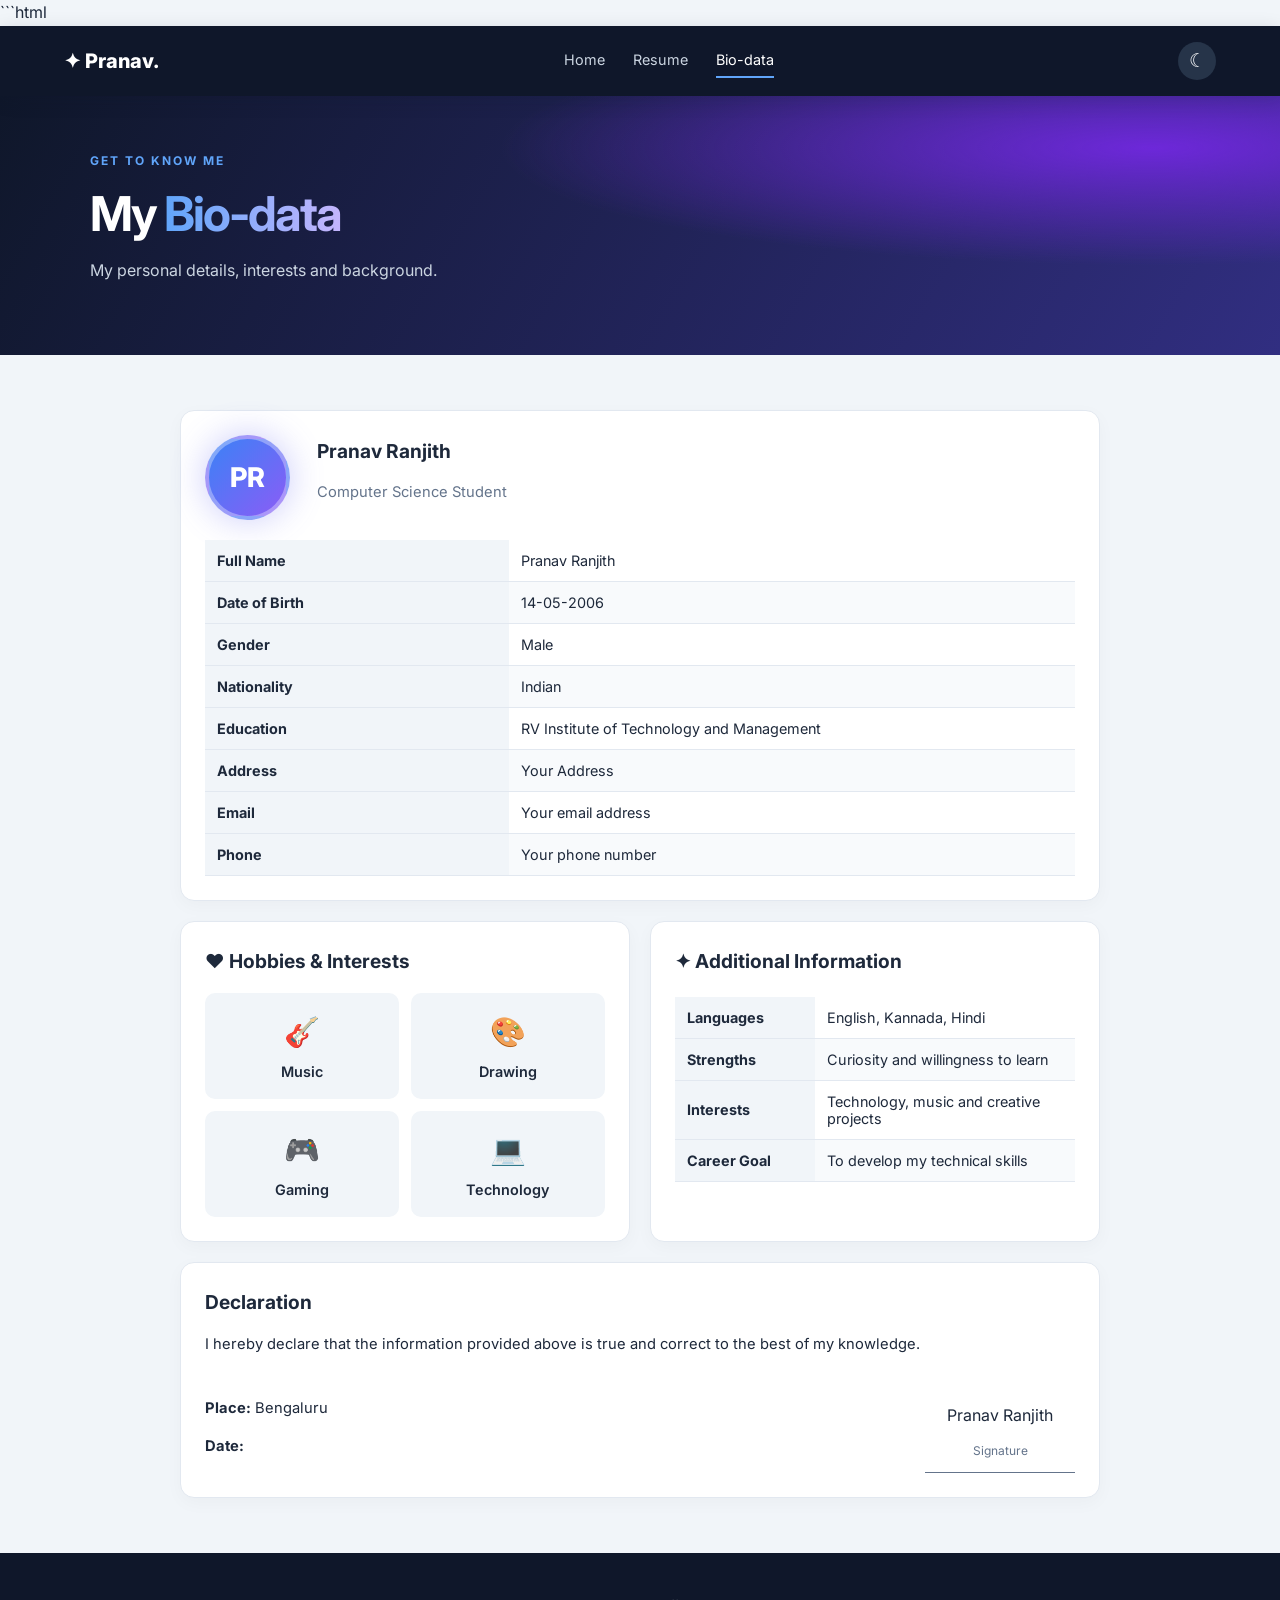
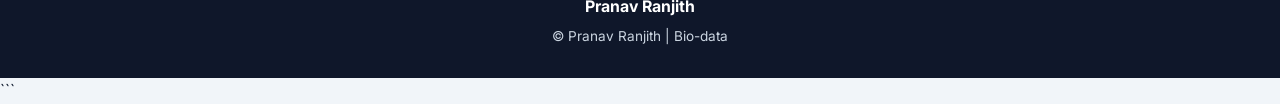
==== biodata.html @ b0fcf87c "Add files via upload" ====
```html
<!DOCTYPE html>
<html lang="en">
<head>
<meta charset="UTF-8">
<meta name="viewport" content="width=device-width, initial-scale=1.0">
<title>Pranav Ranjith | Bio-data</title>
<link rel="stylesheet" href="style.css">
<script src="script.js" defer></script>
</head>
<body>

<nav class="navbar">
    <a class="logo" href="index.html">✦ Pranav.</a>
    <div class="nav-links">
        <a href="index.html">Home</a>
        <a href="resume.html">Resume</a>
        <a class="active" href="biodata.html">Bio-data</a>
    </div>
    <button class="theme-btn" onclick="toggleTheme()" aria-label="Toggle theme">☾</button>
</nav>

<header class="page-hero biodata-hero">
    <span class="eyebrow">GET TO KNOW ME</span>
    <h1>My <span class="gradient-text">Bio-data</span></h1>
    <p>My personal details, interests and background.</p>
</header>

<main class="section biodata-content">

    <section class="content-card personal-card">
        <div class="personal-avatar">PR</div>

        <div>
            <h2>Pranav Ranjith</h2>
            <p class="muted">Computer Science Student</p>
        </div>

        <table class="details-table">
            <tr>
                <th>Full Name</th>
                <td>Pranav Ranjith</td>
            </tr>
            <tr>
                <th>Date of Birth</th>
                <td>14-05-2006</td>
            </tr>
            <tr>
                <th>Gender</th>
                <td>Male</td>
            </tr>
            <tr>
                <th>Nationality</th>
                <td>Indian</td>
            </tr>
            <tr>
                <th>Education</th>
                <td>RV Institute of Technology and Management</td>
            </tr>
            <tr>
                <th>Address</th>
                <td>Your Address</td>
            </tr>
            <tr>
                <th>Email</th>
                <td>Your email address</td>
            </tr>
            <tr>
                <th>Phone</th>
                <td>Your phone number</td>
            </tr>
        </table>
    </section>

    <div class="bio-grid">
        <section class="content-card">
            <h2>♥ Hobbies & Interests</h2>

            <div class="hobby-grid">
                <div class="hobby"><span>🎸</span>Music</div>
                <div class="hobby"><span>🎨</span>Drawing</div>
                <div class="hobby"><span>🎮</span>Gaming</div>
                <div class="hobby"><span>💻</span>Technology</div>
            </div>
        </section>

        <section class="content-card">
            <h2>✦ Additional Information</h2>

            <table class="details-table">
                <tr>
                    <th>Languages</th>
                    <td>English, Kannada, Hindi</td>
                </tr>
                <tr>
                    <th>Strengths</th>
                    <td>Curiosity and willingness to learn</td>
                </tr>
                <tr>
                    <th>Interests</th>
                    <td>Technology, music and creative projects</td>
                </tr>
                <tr>
                    <th>Career Goal</th>
                    <td>To develop my technical skills</td>
                </tr>
            </table>
        </section>
    </div>

    <section class="content-card declaration">
        <h2>Declaration</h2>
        <p>I hereby declare that the information provided above is
        true and correct to the best of my knowledge.</p>

        <div class="declaration-bottom">
            <div>
                <p><strong>Place:</strong> Bengaluru</p>
                <p><strong>Date:</strong> <span id="today"></span></p>
            </div>

            <div class="signature">
                <span>Pranav Ranjith</span>
                <p>Signature</p>
            </div>
        </div>
    </section>

</main>

<footer>
    <h3>Pranav Ranjith</h3>
    <p>© <span id="year"></span> Pranav Ranjith | Bio-data</p>
</footer>

</body>
</html>
```
---- style.css ----
@import url('https://fonts.googleapis.com/css2?family=Inter:wght@400;500;600;700;800&display=swap');

:root {
    --bg: #f1f5f9;
    --card: #ffffff;
    --navy: #0f172a;
    --text: #1e293b;
    --muted: #64748b;
    --blue: #2563eb;
    --purple: #8b5cf6;
    --border: #e2e8f0;
}

* {
    box-sizing: border-box;
}

html {
    scroll-behavior: smooth;
}

body {
    margin: 0;
    font-family: 'Inter', Arial, sans-serif;
    background: var(--bg);
    color: var(--text);
    line-height: 1.6;
}

.navbar {
    background: var(--navy);
    color: white;
    padding: 16px 5%;
    display: flex;
    align-items: center;
    justify-content: space-between;
    gap: 20px;
    position: sticky;
    top: 0;
    z-index: 10;
    box-shadow: 0 4px 18px #0f172a22;
}

.logo {
    font-size: 1.25rem;
    font-weight: 800;
    color: white;
    text-decoration: none;
    white-space: nowrap;
}

.nav-links {
    display: flex;
    gap: 28px;
}

.nav-links a {
    color: #cbd5e1;
    text-decoration: none;
    font-size: 0.9rem;
    padding: 5px 0;
    border-bottom: 2px solid transparent;
}

.nav-links a:hover,
.nav-links a.active {
    color: white;
    border-color: #60a5fa;
}

.theme-btn {
    background: #263449;
    color: white;
    border: none;
    border-radius: 50%;
    width: 38px;
    height: 38px;
    font-size: 1.2rem;
    cursor: pointer;
}

.hero {
    min-height: 400px;
    padding: 75px 8%;
    display: flex;
    align-items: center;
    justify-content: space-between;
    gap: 40px;
    background:
        radial-gradient(ellipse at 85% 20%, #334b83 0, transparent 38%),
        linear-gradient(120deg, #0f172a, #172554 65%, #312e81);
    color: white;
}

.hero-content {
    max-width: 650px;
}

.eyebrow {
    font-size: 0.75rem;
    font-weight: 700;
    letter-spacing: 2px;
    color: #60a5fa;
}

.hero h1,
.page-hero h1 {
    font-size: clamp(2.3rem, 5vw, 3.8rem);
    line-height: 1.2;
    margin: 15px 0 8px;
    letter-spacing: -2px;
    overflow-wrap: anywhere;
}

.hero h2 {
    font-size: 1.35rem;
    font-weight: 500;
    margin: 0;
    color: #cbd5e1;
}

.hero p,
.page-hero p {
    max-width: 540px;
    color: #cbd5e1;
}

.gradient-text {
    background: linear-gradient(90deg, #60a5fa, #c4b5fd);
    -webkit-background-clip: text;
    background-clip: text;
    color: transparent;
}

.hero-buttons {
    display: flex;
    flex-wrap: wrap;
    gap: 12px;
    margin-top: 25px;
}

.btn {
    display: inline-block;
    background: linear-gradient(100deg, #2563eb, #7c3aed);
    color: white;
    text-decoration: none;
    border: none;
    border-radius: 8px;
    padding: 12px 20px;
    font: inherit;
    font-size: 0.9rem;
    font-weight: 600;
    cursor: pointer;
    transition: transform 0.2s, box-shadow 0.2s;
}

.btn:hover {
    transform: translateY(-2px);
    box-shadow: 0 8px 20px #2563eb44;
}

.btn-outline {
    background: transparent;
    border: 1px solid #94a3b8;
}

.profile-circle,
.profile-small,
.personal-avatar {
    display: grid;
    place-items: center;
    flex-shrink: 0;
    border-radius: 50%;
    font-weight: 800;
    color: white;
    background: linear-gradient(135deg, #3b82f6, #8b5cf6);
    border: 4px solid #ffffff55;
    box-shadow: 0 0 35px #6366f155;
}

.profile-circle {
    width: 175px;
    height: 175px;
    font-size: 3rem;
    margin-right: 5%;
}

.section {
    padding: 55px 7%;
}

.section-heading {
    margin-bottom: 25px;
}

.section-heading h2,
.about-section h2 {
    margin-top: 6px;
    font-size: 1.8rem;
    letter-spacing: -0.5px;
}

.section-heading > p {
    color: var(--muted);
}

.feature-grid {
    display: grid;
    grid-template-columns: repeat(3, 1fr);
    gap: 20px;
}

.feature-card,
.content-card {
    background: var(--card);
    border: 1px solid var(--border);
    border-radius: 14px;
    padding: 24px;
    box-shadow: 0 5px 18px #0f172a08;
}

.feature-card {
    transition: transform 0.2s, box-shadow 0.2s;
}

.feature-card:hover {
    transform: translateY(-5px);
    box-shadow: 0 12px 28px #0f172a12;
}

.feature-icon {
    font-size: 1.8rem;
}

.feature-card h3 {
    margin-bottom: 5px;
}

.feature-card p,
.about-section p {
    color: var(--muted);
    font-size: 0.93rem;
}

.about-section {
    background: var(--card);
    padding: 40px 7%;
    border-top: 1px solid var(--border);
    border-bottom: 1px solid var(--border);
}

.text-link {
    color: var(--blue);
    font-weight: 600;
    text-decoration: none;
}

.interest-grid {
    display: grid;
    grid-template-columns: repeat(4, 1fr);
    gap: 16px;
}

.interest-card {
    padding: 20px 10px;
    background: var(--card);
    border: 1px solid var(--border);
    border-radius: 12px;
    text-align: center;
    font-weight: 600;
}

.interest-card span {
    display: block;
    font-size: 1.8rem;
    margin-bottom: 8px;
}

.page-hero {
    background:
        radial-gradient(ellipse at 90% 10%, #3730a3, transparent 45%),
        linear-gradient(110deg, #0f172a, #1e293b);
    color: white;
    padding: 55px 7%;
}

.page-hero h1 {
    font-size: 3rem;
}

.page-hero .btn {
    margin-top: 10px;
}

.resume-layout {
    display: grid;
    grid-template-columns: 280px minmax(0, 1fr);
    gap: 22px;
    max-width: 1200px;
    margin: 30px auto;
    padding: 0 20px;
    align-items: start;
}

.resume-sidebar {
    background: linear-gradient(160deg, #172554, #0f172a);
    color: white;
    border-radius: 15px;
    padding: 24px;
    position: sticky;
    top: 90px;
}

.sidebar-profile {
    text-align: center;
    padding-bottom: 18px;
    border-bottom: 1px solid #ffffff25;
}

.profile-small {
    width: 90px;
    height: 90px;
    font-size: 1.7rem;
    margin: auto;
}

.sidebar-profile h2 {
    margin-bottom: 0;
}

.sidebar-profile p,
.sidebar-block p {
    color: #cbd5e1;
    font-size: 0.82rem;
    overflow-wrap: anywhere;
}

.sidebar-block {
    padding-top: 14px;
}

.sidebar-block h3 {
    color: #93c5fd;
    font-size: 1rem;
}

.skill-track {
    height: 6px;
    background: #334155;
    border-radius: 20px;
    overflow: hidden;
    margin: -5px 0 12px;
}

.skill-track span {
    display: block;
    height: 100%;
    background: linear-gradient(90deg, #60a5fa, #a78bfa);
    border-radius: 20px;
}

.resume-main {
    display: grid;
    gap: 18px;
    min-width: 0;
}

.content-card h2 {
    margin-top: 0;
    font-size: 1.2rem;
}

.heading-icon {
    margin-right: 8px;
}

.content-card h3 {
    font-size: 1rem;
}

.content-card p {
    font-size: 0.92rem;
}

.muted {
    color: var(--muted);
}

.timeline-item {
    position: relative;
    border-left: 2px solid #c7d2fe;
    padding: 0 0 18px 20px;
    margin-left: 5px;
}

.timeline-item:last-child {
    padding-bottom: 0;
}

.timeline-dot {
    position: absolute;
    left: -6px;
    top: 6px;
    width: 10px;
    height: 10px;
    border-radius: 50%;
    background: #6366f1;
}

.timeline-item h3 {
    margin: 0;
}

.timeline-item p {
    margin: 4px 0;
}

.tag {
    display: inline-block;
    background: #dbeafe;
    color: #1d4ed8;
    border-radius: 5px;
    padding: 4px 9px;
    margin: 4px 3px 0 0;
    font-size: 0.75rem;
    font-weight: 600;
}

.project-item {
    padding: 12px 0;
    border-bottom: 1px solid var(--border);
}

.project-item:last-child {
    border-bottom: none;
}

.project-item h3 {
    margin: 0;
}

.project-item p {
    color: var(--muted);
    margin: 5px 0;
}

.strength-grid {
    display: grid;
    grid-template-columns: repeat(2, 1fr);
    gap: 4px 12px;
}

.strength-grid p {
    margin: 5px 0;
}

.biodata-hero {
    background:
        radial-gradient(ellipse at 90% 20%, #6d28d9, transparent 40%),
        linear-gradient(120deg, #0f172a, #312e81);
}

.biodata-content {
    max-width: 1100px;
    margin: auto;
}

.personal-card {
    display: grid;
    grid-template-columns: 90px minmax(0, 1fr);
    gap: 0 22px;
    align-items: center;
}

.personal-avatar {
    width: 85px;
    height: 85px;
    font-size: 1.7rem;
}

.personal-card > div:nth-child(2) h2 {
    margin-bottom: 0;
}

.details-table {
    width: 100%;
    border-collapse: collapse;
    margin-top: 20px;
    grid-column: 1 / -1;
    font-size: 0.9rem;
}

.details-table th,
.details-table td {
    padding: 12px;
    text-align: left;
    border-bottom: 1px solid var(--border);
    overflow-wrap: anywhere;
}

.details-table th {
    width: 35%;
    color: var(--text);
    background: #f1f5f9;
}

.details-table tr:nth-child(even) td {
    background: #f8fafc;
}

.bio-grid {
    display: grid;
    grid-template-columns: 1fr 1fr;
    gap: 20px;
    margin-top: 20px;
}

.hobby-grid {
    display: grid;
    grid-template-columns: repeat(2, 1fr);
    gap: 12px;
}

.hobby {
    background: var(--bg);
    border-radius: 10px;
    padding: 16px;
    text-align: center;
    font-size: 0.9rem;
    font-weight: 600;
}

.hobby span {
    display: block;
    font-size: 1.8rem;
    margin-bottom: 5px;
}

.declaration {
    margin-top: 20px;
}

.declaration-bottom {
    display: flex;
    justify-content: space-between;
    gap: 20px;
    margin-top: 25px;
}

.signature {
    text-align: center;
    align-self: end;
    border-bottom: 1px solid var(--muted);
    min-width: 150px;
}

.signature p {
    font-size: 0.75rem;
    color: var(--muted);
}

footer {
    background: #0f172a;
    color: #cbd5e1;
    padding: 25px;
    text-align: center;
    font-size: 0.85rem;
}

footer h3 {
    color: white;
    margin-bottom: 5px;
}

footer p {
    margin: 6px 0;
}

/* Dark mode */
body.dark {
    --bg: #0b1120;
    --card: #172033;
    --text: #e2e8f0;
    --muted: #a3b3c8;
    --border: #334155;
}

body.dark .details-table th {
    background: #263449;
    color: #e2e8f0;
}

body.dark .details-table tr:nth-child(even) td,
body.dark .hobby {
    background: #202c40;
}

body.dark .tag {
    background: #293c69;
    color: #bfdbfe;
}

body.dark .about-section {
    background: var(--card);
    border-color: var(--border);
}

@media (max-width: 750px) {
    .navbar {
        flex-wrap: wrap;
        padding: 13px 4%;
    }

    .nav-links {
        order: 3;
        width: 100%;
        justify-content: center;
        gap: 24px;
    }

    .hero {
        padding: 50px 7%;
    }

    .profile-circle {
        width: 110px;
        height: 110px;
        font-size: 2rem;
        margin: 0;
    }

    .feature-grid {
        grid-template-columns: 1fr;
    }

    .resume-layout {
        grid-template-columns: 1fr;
    }

    .resume-sidebar {
        position: static;
    }

    .bio-grid {
        grid-template-columns: 1fr;
    }

    .interest-grid {
        grid-template-columns: repeat(2, 1fr);
    }
}

@media (max-width: 480px) {
    .hero {
        flex-direction: column-reverse;
        align-items: flex-start;
    }

    .hero h1,
    .page-hero h1 {
        font-size: 2.4rem;
    }

    .personal-card {
        grid-template-columns: 1fr;
    }

    .personal-avatar {
        margin-bottom: 15px;
    }

    .details-table th,
    .details-table td {
        padding: 9px 7px;
        font-size: 0.8rem;
    }

    .declaration-bottom {
        flex-direction: column;
    }
}

@media print {
    .navbar,
    footer,
    .theme-btn,
    .page-hero .btn {
        display: none !important;
    }

    body {
        background: white;
        color: black;
    }

    .resume-layout {
        display: block;
        margin: 0;
        padding: 0;
    }

    .resume-sidebar {
        position: static;
        background: white;
        color: black;
        border: 1px solid #ccc;
    }

    .sidebar-profile p,
    .sidebar-block p {
        color: #333;
    }

    .content-card {
        break-inside: avoid;
        box-shadow: none;
    }
}
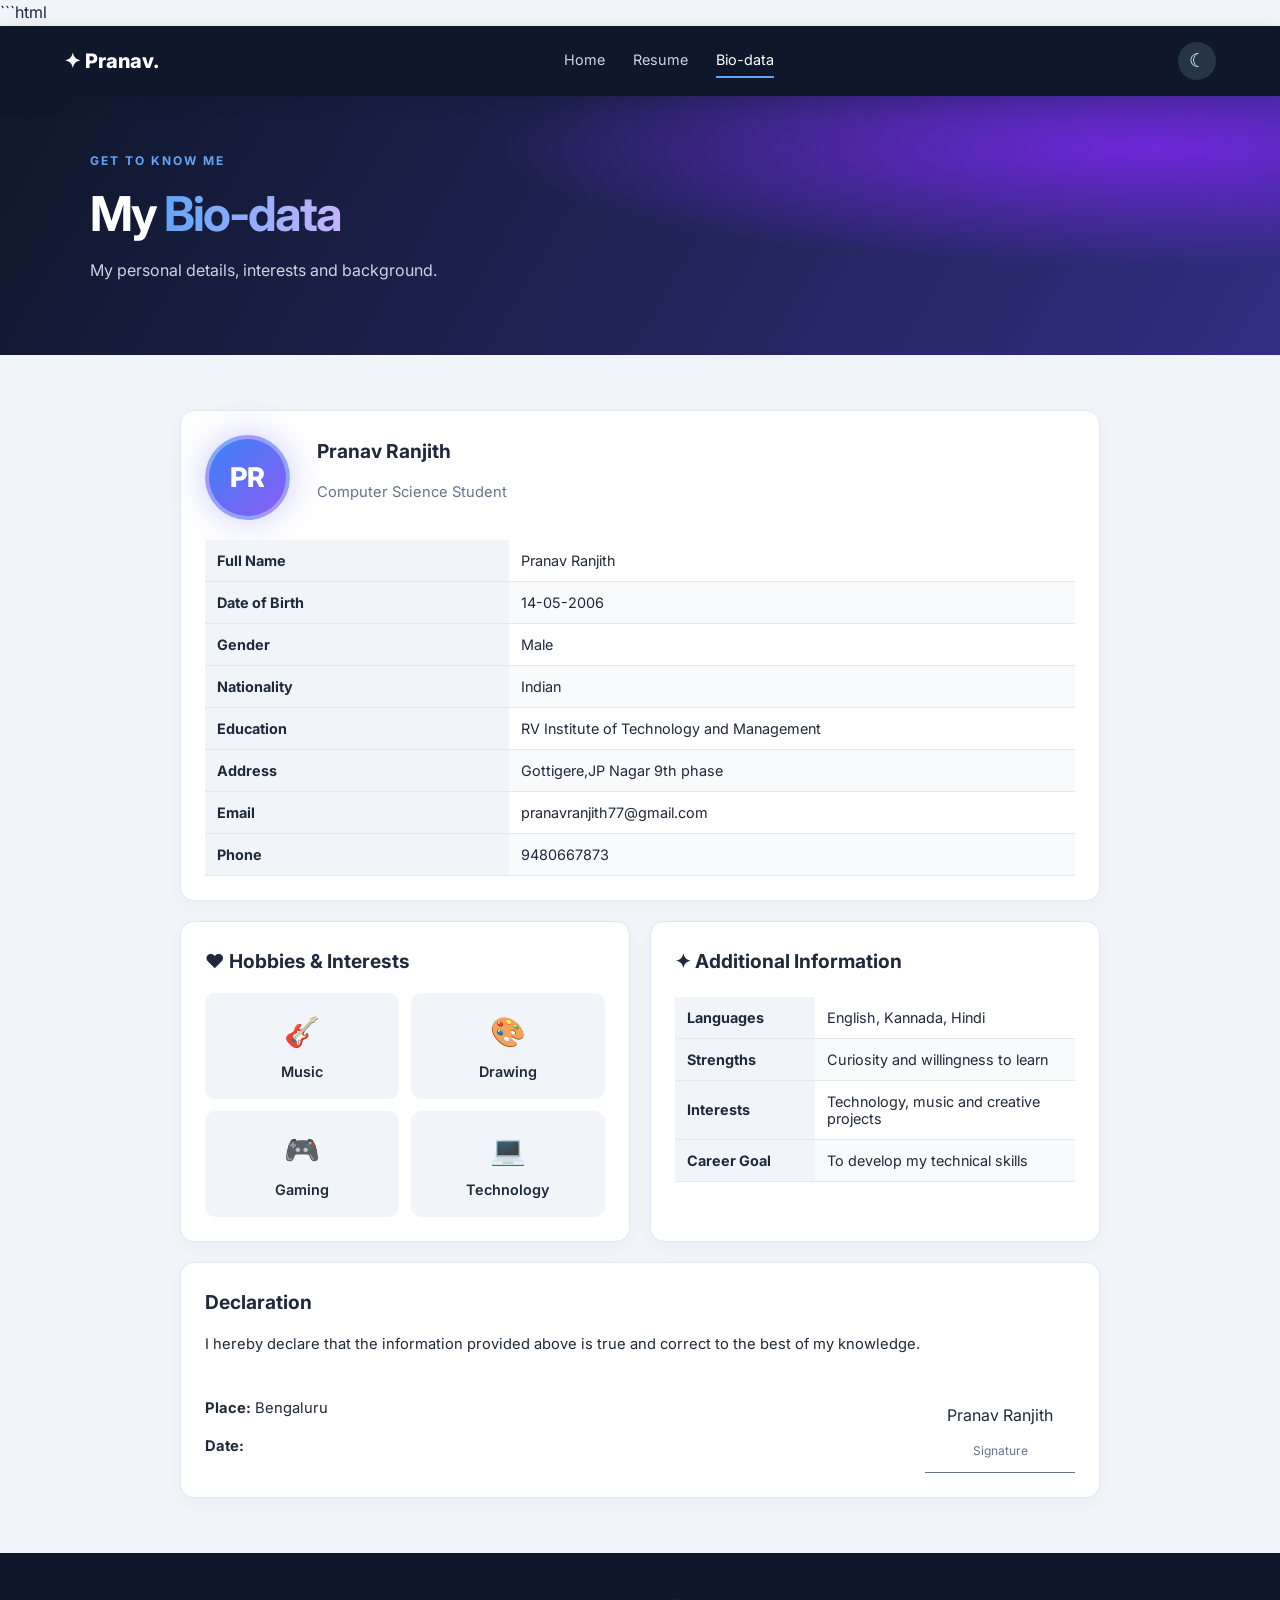
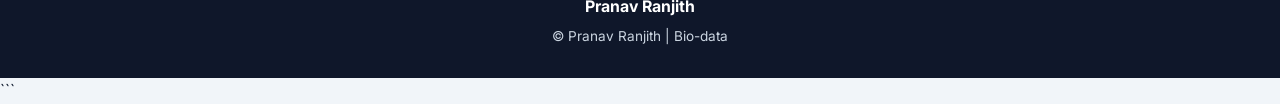
==== commit 799bd5f8: "Update biodata.html" ====
--- a/biodata.html
+++ b/biodata.html
@@ -59,15 +59,15 @@
             </tr>
             <tr>
                 <th>Address</th>
-                <td>Your Address</td>
+                <td>Gottigere,JP Nagar 9th phase</td>
             </tr>
             <tr>
                 <th>Email</th>
-                <td>Your email address</td>
+                <td>pranavranjith77@gmail.com</td>
             </tr>
             <tr>
                 <th>Phone</th>
-                <td>Your phone number</td>
+                <td>9480667873</td>
             </tr>
         </table>
     </section>
@@ -135,4 +135,4 @@
 
 </body>
 </html>
-```+```
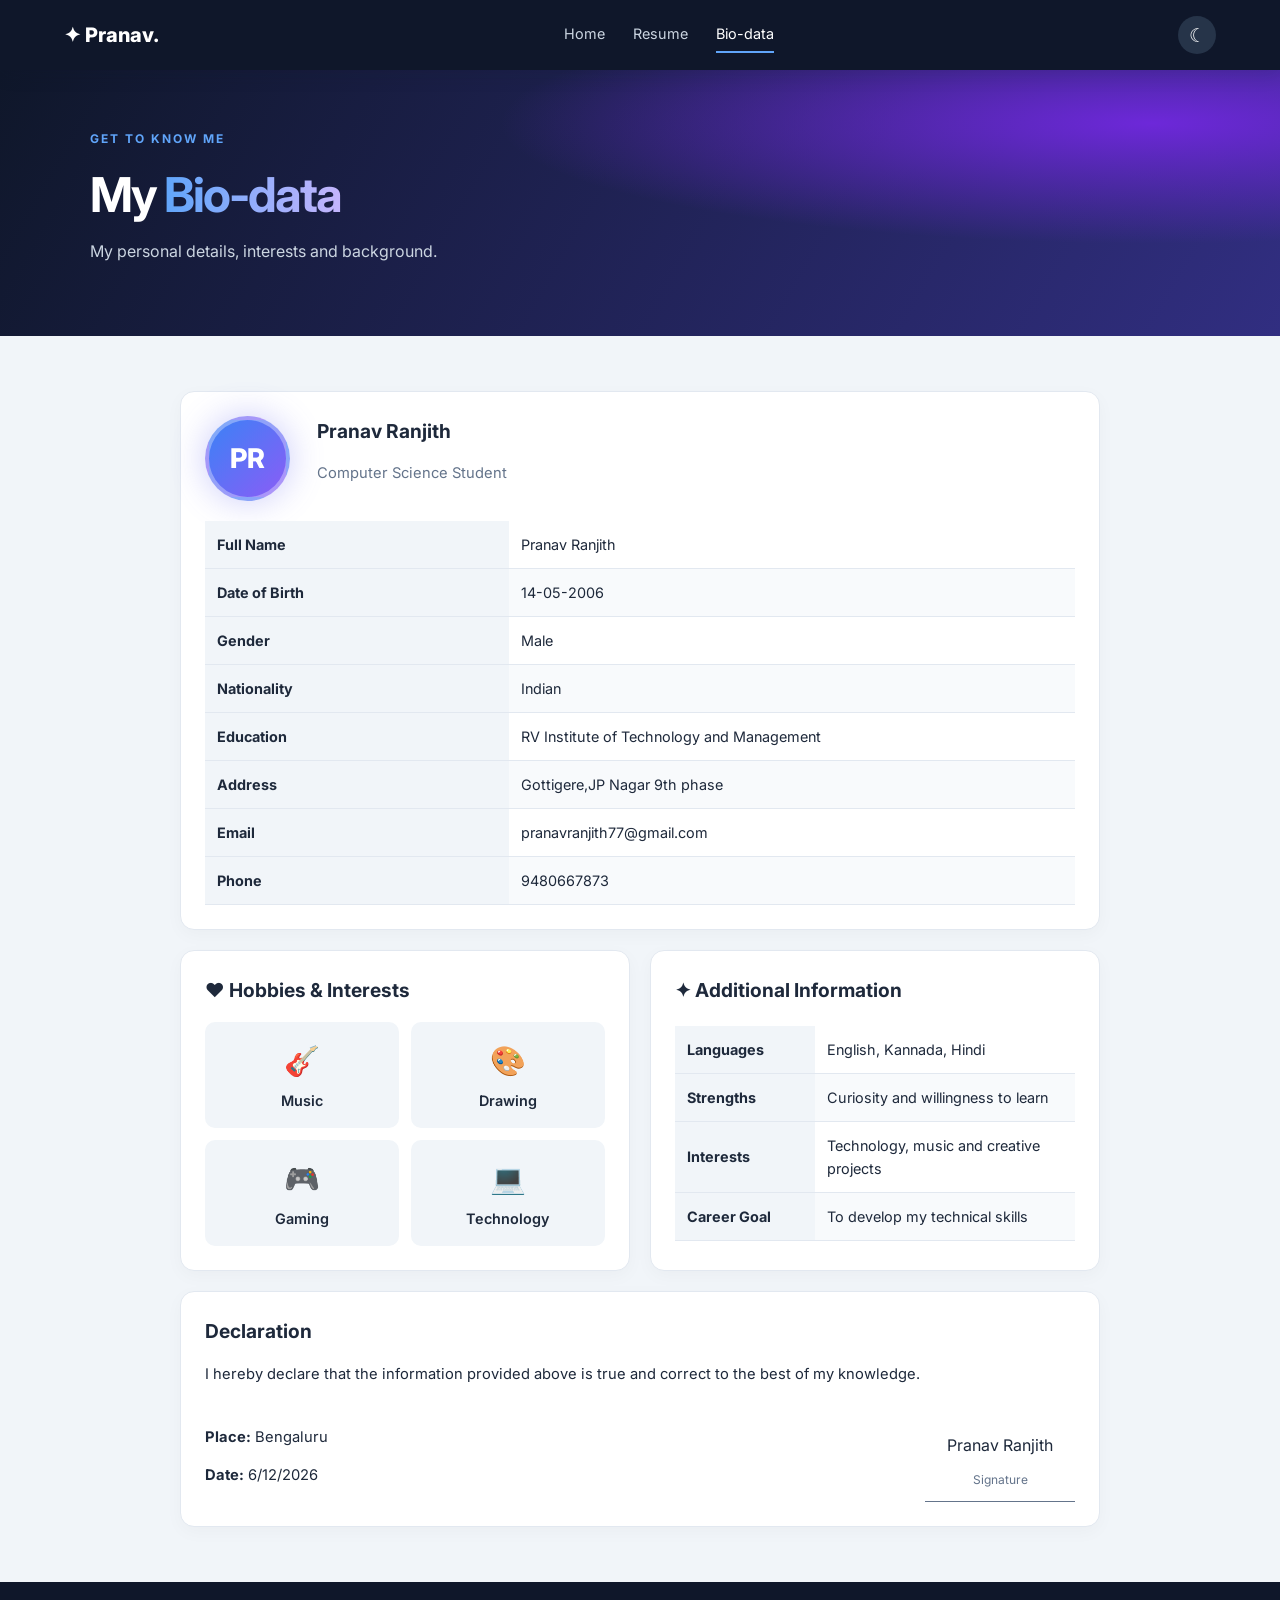
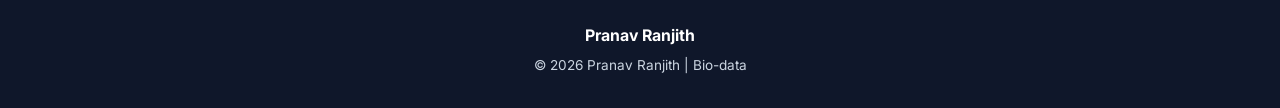
==== commit d8acc71a: "Update biodata.html" ====
--- a/biodata.html
+++ b/biodata.html
@@ -1,4 +1,4 @@
-```html
+
 <!DOCTYPE html>
 <html lang="en">
 <head>
@@ -135,4 +135,4 @@
 
 </body>
 </html>
-```
+
